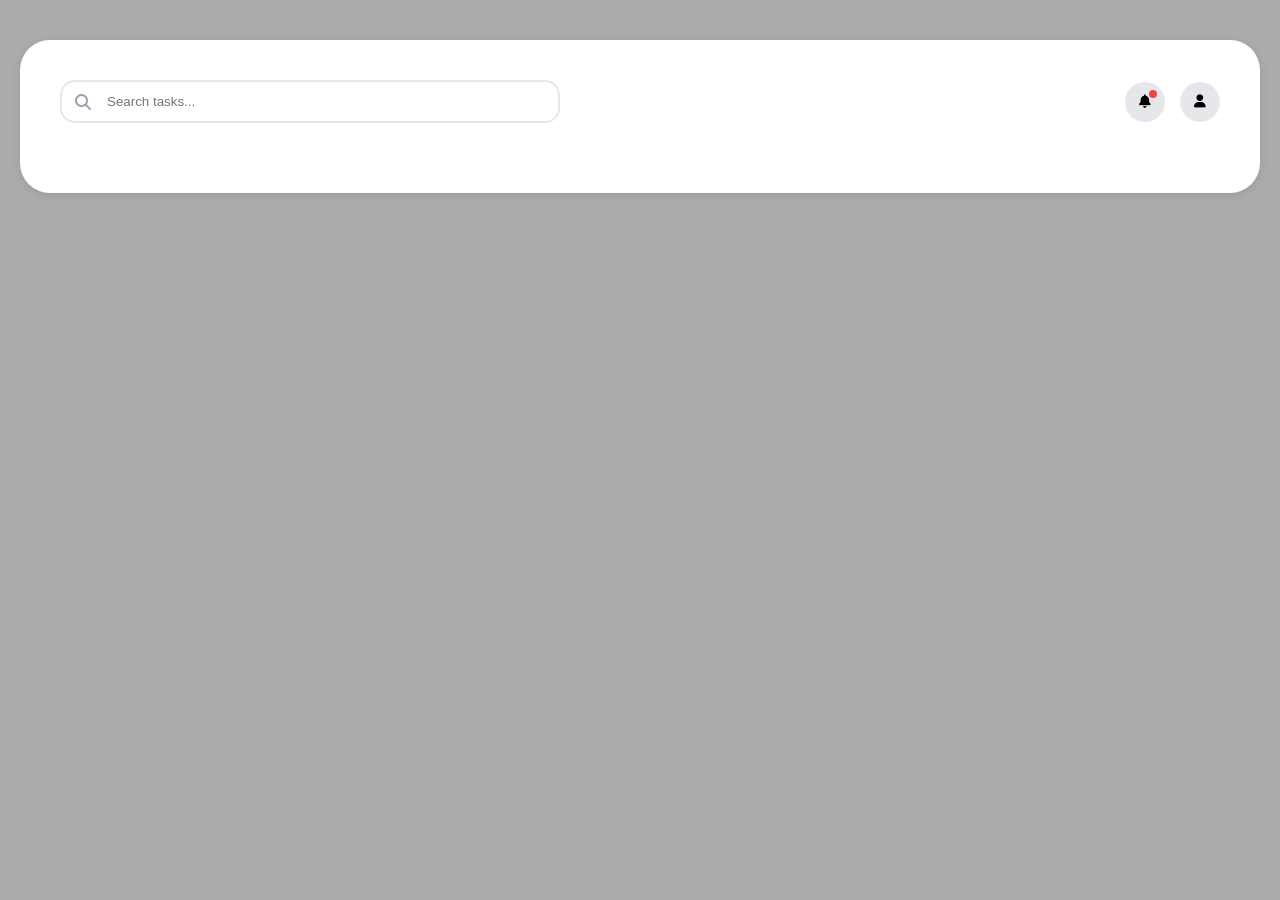
==== To-Do list/index.html @ e0059645 "header" ====
<!DOCTYPE html>
<html lang="en">
    <head>
        <meta charset="UTF-8">
        <meta name="viewport" content="width=device-width, initial-scale=1.0">
        <title>To-Do List</title>
        <link rel="stylesheet" href="style.css">
        <link rel="stylesheet" href="https://cdnjs.cloudflare.com/ajax/libs/font-awesome/6.4.0/css/all.min.css">
    </head>
    <body>
        <div class="container">
            <div class="header">
                <div class="search-bar">
                    <i class="fas fa-search"></i>
                    <input type="text" placeholder="Search tasks...">
                </div>
                <div class="header-icons">
                    <button class="icon-btn">
                        <i class="fas fa-bell"></i>
                        <span class="notification"></span>
                    </button>
                    <button class="icon-btn">
                        <i class="fas fa-user"></i>
                    </button>
                </div>
            </div>
        </div>
        <script src="script.js"></script>
    </body>
</html>
---- To-Do list/style.css ----
*{
    margin: 0;
    padding: 0;
    box-sizing: border-box;
}

body{
    font-family: 'Poppins', sans-serif;
    background: #ababab;
    min-height: 100vh;
    padding: 40px 20px;
}

.container{
    max-width: 1400px;
    margin: 0 auto;
    background: #fff;
    border-radius: 30px;
    padding: 40px;
    box-shadow: 0 2px 8px rgba(0,0,0,0.1);
    display: grid;
    grid-template-columns: 1fr 350px;
    gap: 30px;
}

.header{
    display: flex;
    justify-content: space-between;
    align-items: center;
    margin-bottom: 30px;
    grid-column: 1 / -1;
}

.search-bar{
    position: relative;
    flex: 1;
    max-width: 500px;
}

.search-bar input{
    width: 100%;
    padding: 12px 45px;
    border-radius: 15px;
    border: 2px solid #e5e7eb;
    outline: none;
    transition: all 0.3s ease;
}

.search-bar input:focus{
    border-color: #043179;
}

.search-bar i{
    position: absolute;
    top: 50%;
    left: 15px;
    top: 50%;
    transform: translateY(-50%);
    color: #9ca3af;
}

.header-icons{
    display: flex;
    gap: 15px;
    align-items: center;
}

.icon-btn{
    width: 40px;
    height: 40px;
    border-radius: 50%;
    border: none;
    background: #e5e7eb;
    cursor: pointer;
    display: flex;
    justify-content: center;
    align-items: center;
    transition: all 0.3s ease;
    position: relative;
}

.icon-btn:hover{
    background: #043179;
    color: #fff;
}

.notification{
    position: absolute;
    top: 8px;
    right: 8px;
    width: 8px;
    height: 8px;
    background: #ef4444;
    border-radius: 50%;
}
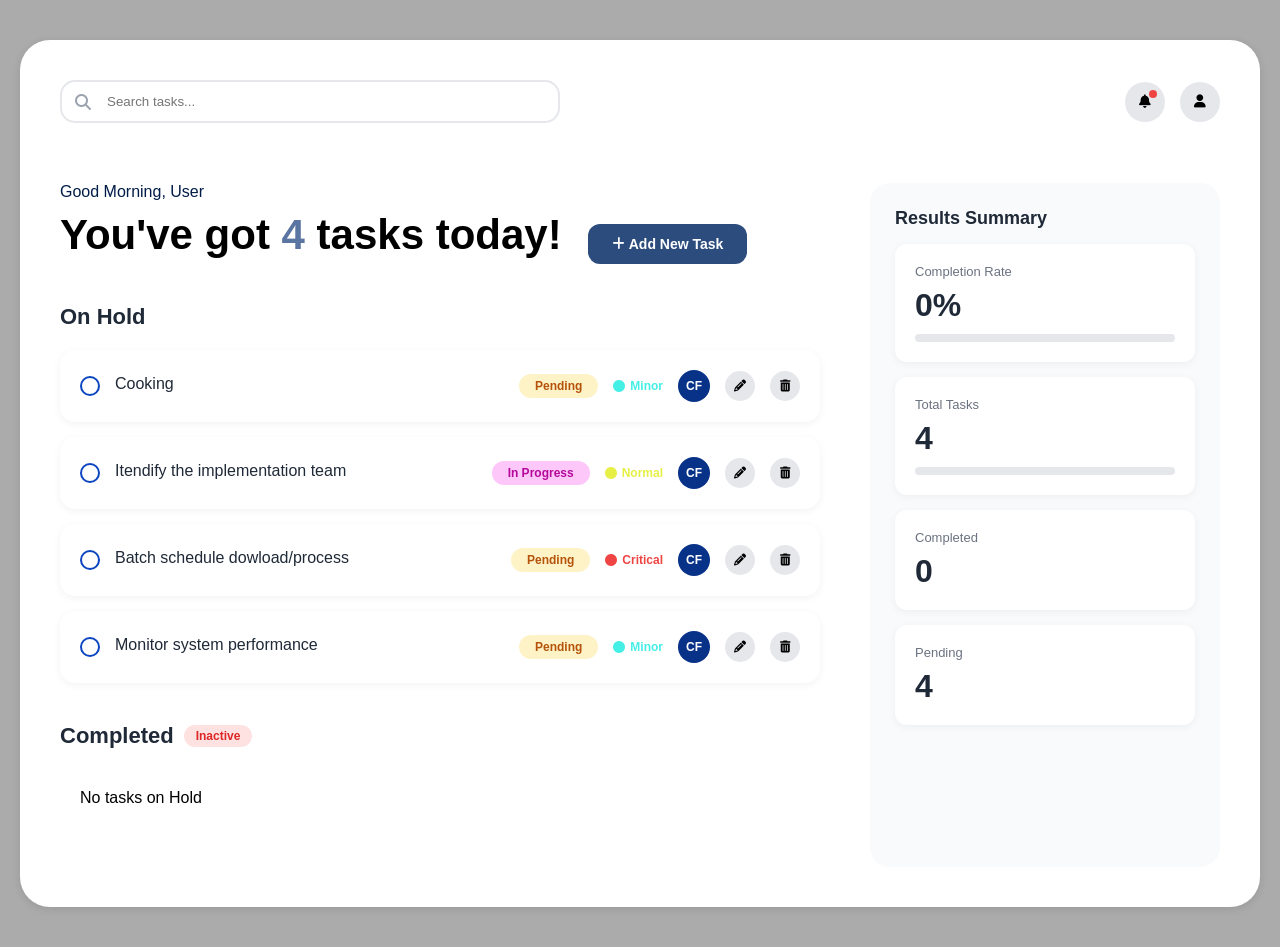
==== commit d2b3f929: "To-Do List completo" ====
--- a/To-Do list/index.html
+++ b/To-Do list/index.html
@@ -24,7 +24,100 @@
                     </button>
                 </div>
             </div>
+
+            <div class="main-content">
+                <div class="tittle-section">
+                    <div class="greeting" id="greeting"></div>
+                    <h1>
+                        You've got <span class="task-count" id="task-count">0</span> tasks today! 
+                        <button class="add-btn" onclick="openModal()">
+                            <i class="fas fa-plus"></i> Add New Task
+                        </button>
+                    </h1>
+                </div>
+
+                <div class="section">
+                    <div class="section-header">
+                        <h2>On Hold</h2>
+                    </div>
+                    <div id="onHoldTasks"></div>
+                </div>
+
+                <div class="section">
+                    <div class="section-header">
+                        <h2>Completed</h2>
+                        <span class="badge badge-inactive">Inactive</span>
+                    </div>  
+                    <div id="completedTasks"></div>
+
+                </div>
+            </div>
+
+            <div class="sidebar">
+                <div class="sidebar-section">
+                    <div class="sidebar-tittle">Results Summary</div>
+                    <div class="stat-card">
+                        <div class="stat-label">Completion Rate</div>
+                        <div class="stat-value" id="completionRateValue">0%</div>
+                        <div class="progress-bar">
+                            <div class="progress-fill" id="completionProgress" style="width: 0%;"></div>
+                        </div>
+                    </div>
+                    <div class="stat-card">
+                        <div class="stat-label">Total Tasks</div>
+                        <div class="stat-value" id="totalTasks">0</div>
+                        <div class="progress-bar">
+                            <div class="progress-fill" id="totalProgress" style="width: 0%;"></div>
+                        </div>
+                    </div>
+
+                    <div class="stat-card">
+                        <div class="stat-label">Completed</div>
+                        <div class="stat-value" id="completedTasksCount">0</div>
+                    </div>
+                    <div class="stat-card">
+                        <div class="stat-label">Pending</div>
+                        <div class="stat-value" id="pendingTasksCount">0</div>
+                    </div>
+                </div>
+            </div>
         </div>
+
+        <div class="modal" id="taskModal">
+            <div class="modal-content">
+                <h2 class="modal-header">Add / Update Task</h2>
+                <form id="taskForm" autoComplete="off">
+                    <div class="form-group">
+                        <label for="taskTitle">Task Title</label>
+                        <input type="text" id="taskTitle" name="taskTitle"  placeholder="Enter task title" required>
+                    </div>
+
+                    <div class="form-group">
+                        <label>Status</label>
+                        <select id="taskStatus"> 
+                            <option value="pending">Pending</option>
+                            <option value="progress">In Progress</option>
+                            <option value="completed">Completed</option>
+                        </select>
+                    </div>
+
+                    <div class="form-group">
+                        <label>Priority</label>
+                        <select id="taskPriority">
+                            <option value="minor">Minor</option>
+                            <option value="normal">Normal</option>
+                            <option value="critical">Critical</option>
+                        </select>
+                    </div>
+
+                    <div class="modal-actions">
+                        <button class="btn btn-secondary" type="button" onclick="closeModal()">Cancel</button>
+                        <button class="btn btn-primary" type="submit">Save Task</button>
+                    </div>
+                </form>
+            </div>
+        </div>
+
         <script src="script.js"></script>
     </body>
 </html>
--- a/To-Do list/style.css
+++ b/To-Do list/style.css
@@ -92,4 +92,339 @@
     height: 8px;
     background: #ef4444;
     border-radius: 50%;
+}
+
+.main-content{
+    padding-right: 20px;
+}
+
+.tittle-section{
+    margin-bottom: 40px;
+}
+
+.greeting{
+    font-size: 1rem;
+    color: #001c48;
+    margin-bottom: 10px;
+}
+
+.tittle-section h1{
+    font-size: 42px;
+    font-weight: 700;
+}
+
+.tittle-section h1 .task-count{
+    color: #5a75a1;
+}
+
+.add-btn{
+    background: #2d4c7e;
+    color: #fff;
+    border: none;
+    padding: 12px 24px;
+    font-size: 14px;
+    font-weight: 600;
+    cursor: pointer;
+    margin-left: 15px;
+    transition: all 0.3s ease;
+    border-radius: 12px;
+}
+
+.add-btn:hover{
+    background: #001c48;
+    transform: translateY(-2px);
+    box-shadow: 0 4px 12px rgba(0,0,0,0.2);
+}
+
+.section{
+    margin-bottom: 40px;
+}
+
+.section-header{
+   display: flex; 
+   align-items: center;
+   gap: 10px;
+   margin-bottom: 20px;
+}
+
+.section-header h2{
+    font-size: 22px;
+    font-weight: 600;
+    color: #1f2937;
+}
+
+.badge{
+    padding: 4px 12px;
+    border-radius: 20px;
+    font-size: 12px;
+    font-weight: 600;
+}
+
+.badge-inactive{
+    background: #fee2e2;
+    color: #dc2626;
+}
+
+.task-item{
+    background: #fff;
+    border-radius: 15px;
+    padding: 20px;
+    margin-bottom: 15px;
+    display: flex;
+    align-items: center;
+    gap: 15px;
+    box-shadow: 0 2px 8px rgba(0,0,0,0.05);
+    transition: 0.3s ease;
+}
+
+.task-item:hover{
+    transform: translateX(5px);
+    box-shadow: 0 4px 12px rgba(0,0,0,0.1);
+}
+
+.task-checkbox{
+    width: 20px;
+    height: 20px;
+    border-radius: 50%;
+    border: 2px solid #0c45c0;
+    cursor: pointer;
+    transition: all 0.3s ease;
+}
+
+.task-checkbox.completed{
+    background: #0c45c0;
+    position: relative;
+}
+
+.task-checkbox.completed::after{
+    content: '✔';
+    position: absolute;
+    color: #fff;
+    font-size: 12px;
+    top: 50%;
+    left: 50%;
+    transform: translate(-50%, -50%);
+}
+
+.task-content{
+    flex: 1;
+}
+
+.task-tittle{
+    font-size: 16px;
+    color: #1f2937;
+    margin-bottom: 5px;
+}
+
+.task-tittle.completed{
+    text-decoration: line-through;
+    color: #9ca3af;
+}
+
+.status-badge{
+    padding: 5px 16px;
+    border-radius: 20px;
+    font-size: 12px;
+    font-weight: 600;
+}
+
+.status-pending{
+    background: #fef3c7;
+    color: #b45309;
+}
+.status-progress{
+    background: #fec7fa;
+    color: #b4099a;
+}
+.status-completed{
+    background: #cafec7;
+    color: #23b409;
+}
+.status-cancelled{
+    background: #fec7c7;
+    color: #b40909;
+}
+
+.priority-badge{
+    display: flex;
+    align-items: center;
+    gap: 5px;
+    font-size: 12px;
+    font-weight: 600;
+}
+
+.priority-critical{
+    color: #ef4444;
+}
+.priority-normal{
+    color: #e6ef44;
+}
+.priority-minor{
+    color: #44efe6;
+}
+
+.avatar{
+    width: 32px;
+    height: 32px;
+    border-radius: 50%;
+    background: #073288;
+    display: flex;
+    align-items: center;
+    justify-content: center;
+    color: #fff;
+    font-size: 12px;
+    font-weight: 600;
+}
+
+.sidebar{
+    background: #f9fafb;
+    border-radius: 20px;
+    padding: 25px;
+}
+
+.sidebar-section{
+    margin-bottom: 25px;
+}
+
+.sidebar-tittle{
+    font-size: 18px;
+    font-weight: 600;
+    color: #1f2937;
+    margin-bottom: 15px;
+}
+
+.stat-card{
+    background: #fff;
+    border-radius: 12px;
+    padding: 20px;
+    margin-bottom: 15px;
+    box-shadow: 0 2px 8px rgba(0,0,0,0.05);
+}
+
+.stat-label{
+    font-size: 13px;
+    color: #6b7280;
+    margin-bottom: 8px;
+}
+
+.stat-value{
+    font-size: 2rem;
+    font-weight: 700;
+    color: #1f2937;
+}
+
+.progress-bar{
+    width: 100%;
+    height: 8px;
+    background: #e5e7eb;
+    border-radius: 10px;
+    overflow: hidden;
+    margin-top: 10px;
+}
+
+.progress-fill{
+    height: 100%;
+    background: #0c45c0;
+    border-radius: 10px;
+    transition: width 0.5s ease;
+}
+
+.modal{
+    display: none;
+    position: fixed;
+    top: 0;
+    left: 0;
+    width: 100%;
+    height: 100%;
+    background: rgba(0,0,0,0.5);
+    z-index: 1000;
+    align-items: center;
+    justify-content: center;
+}
+
+.modal.active{
+    display: flex;
+}
+
+.modal-content{
+    background: #fff;
+    border-radius: 20px;
+    padding: 30px;
+    width: 90%;
+    max-width: 500px;
+}
+
+.modal-header{
+    font-size: 24px;
+    font-weight: 700;
+    margin-bottom: 20px;
+    color: #1f2937;
+}
+
+.form-group{
+    margin-bottom: 20px;
+}
+
+.form-group label{
+    display: block;
+    font-size: 14px;
+    font-weight: 600;
+    margin-bottom: 8px;
+    color: #1f2937;
+}
+
+.form-group input, .form-group select{
+    width: 100%;
+    padding: 12px;
+    border-radius: 10px;
+    border: 2px solid #e5e7eb;
+    outline: none;
+    font-size: 14px;
+    transition: all 0.3s ease;
+}
+
+.form-group input:focus, .form-group select:focus{
+    border-color: #043179;
+}
+
+.modal-actions{
+    display: flex;
+    justify-content: flex-end;
+    gap: 10px;
+}
+
+.btn{
+    padding: 12px 24px;
+    border-radius: 10px;
+    border: none;
+    font-size: 14px;
+    cursor: pointer;
+    transition: all 0.3s ease;
+}
+
+.btn-primary{
+    background: #2d4c7e;
+    color: #fff;
+}
+
+.btn-primary:hover{
+    background: #001c48;
+    transform: translateY(-2px);
+    box-shadow: 0 4px 12px rgba(139,92,246,0.2);
+}
+
+.btn-secondary{
+    background: #e5e7eb;
+    color: #1f2937;
+}
+
+.btn-secondary:hover{
+    background: #011636;
+    color: #fff;
+}
+
+@media (max-width: 1024px){
+    .container{
+        grid-template-columns: 1fr;
+    }
 }
